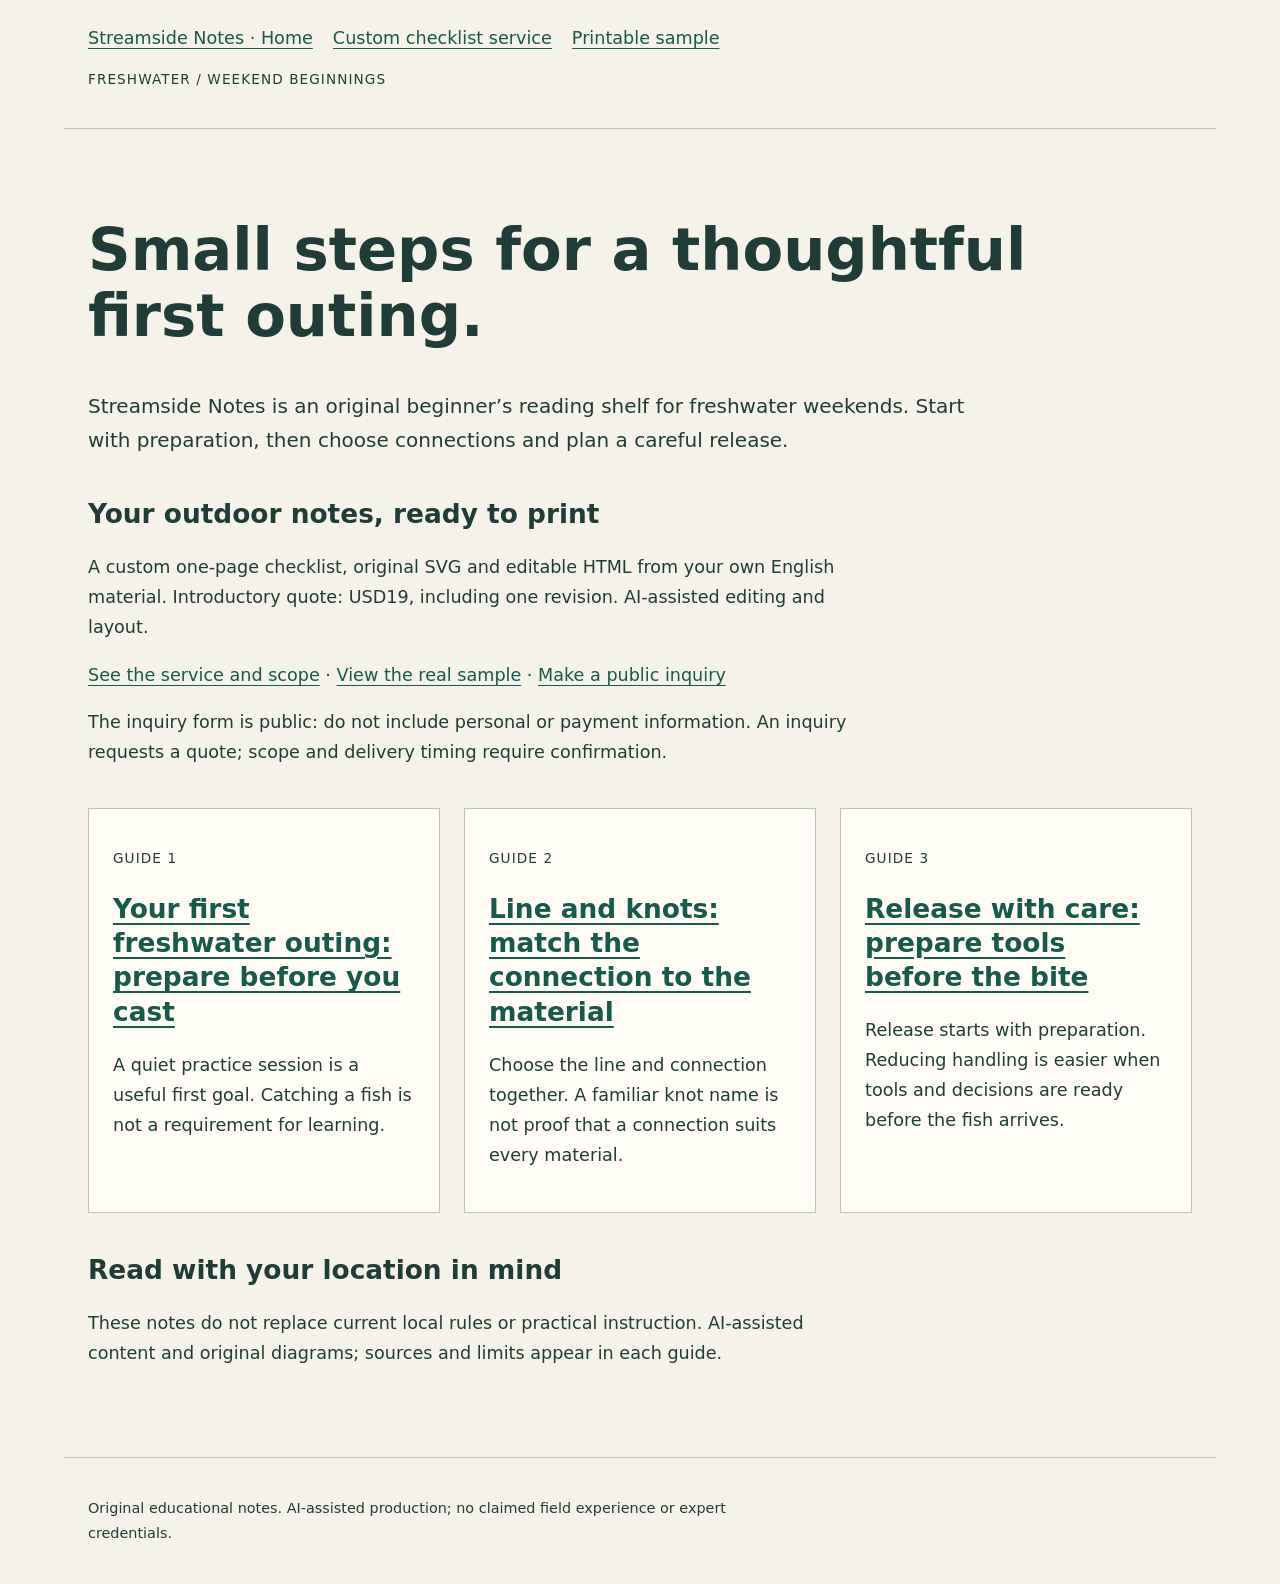
==== index.html @ bb7c5ad3 "Initial reviewed Streamside Notes source" ====
<!doctype html>
<html lang="en"><head><meta charset="utf-8"><meta name="viewport" content="width=device-width, initial-scale=1"><title>Freshwater beginnings | Streamside Notes</title><link rel="stylesheet" href="style.css"></head><body><a class="skip" href="#main">Skip to content</a><header><nav aria-label="Main"><a href="index.html">Streamside Notes · Home</a> <a href="service.html">Custom checklist service</a> <a href="samples/outing-checklist.html">Printable sample</a></nav><p class="eyebrow">Freshwater / weekend beginnings</p></header><main id="main"><h1>Small steps for a thoughtful first outing.</h1><p class="intro">Streamside Notes is an original beginner’s reading shelf for freshwater weekends. Start with preparation, then choose connections and plan a careful release.</p><section aria-labelledby="service"><h2 id="service">Your outdoor notes, ready to print</h2><p>A custom one-page checklist, original SVG and editable HTML from your own English material. Introductory quote: USD19, including one revision. AI-assisted editing and layout.</p><p><a href="service.html">See the service and scope</a> · <a href="samples/outing-checklist.html">View the real sample</a> · <a href="https://github.com/carter624/streamside-notes/issues/new/choose">Make a public inquiry</a></p><p>The inquiry form is public: do not include personal or payment information. An inquiry requests a quote; scope and delivery timing require confirmation.</p></section><div class="cards"><article><p class="eyebrow">Guide 1</p><h2><a href="articles/first-outing.html">Your first freshwater outing: prepare before you cast</a></h2><p>A quiet practice session is a useful first goal. Catching a fish is not a requirement for learning.</p></article><article><p class="eyebrow">Guide 2</p><h2><a href="articles/line-and-knots.html">Line and knots: match the connection to the material</a></h2><p>Choose the line and connection together. A familiar knot name is not proof that a connection suits every material.</p></article><article><p class="eyebrow">Guide 3</p><h2><a href="articles/release-with-care.html">Release with care: prepare tools before the bite</a></h2><p>Release starts with preparation. Reducing handling is easier when tools and decisions are ready before the fish arrives.</p></article></div><section><h2>Read with your location in mind</h2><p>These notes do not replace current local rules or practical instruction. AI-assisted content and original diagrams; sources and limits appear in each guide.</p></section></main><footer><p>Original educational notes. AI-assisted production; no claimed field experience or expert credentials.</p></footer></body></html>
---- style.css ----
*{box-sizing:border-box}body{margin:0;background:#f5f2e9;color:#203c36;font:1.1rem/1.7 system-ui,sans-serif}header,main,footer{max-width:72rem;margin:auto;padding:1.5rem}header{border-bottom:1px solid #b8c5ba}main{padding-block:3rem}h1{font-size:clamp(2rem,5vw,3.7rem);line-height:1.12;max-width:23ch}h2{line-height:1.3}p{max-width:70ch}a{color:#17594b;text-underline-offset:.2em}a:hover{color:#843e1d}a:focus-visible{outline:3px solid #843e1d;outline-offset:4px}.eyebrow{font-size:.85rem;letter-spacing:.08em;text-transform:uppercase}.intro{font-size:1.25rem}.cards{display:grid;grid-template-columns:repeat(auto-fit,minmax(min(100%,17rem),1fr));gap:1.5rem}.cards article{padding:1.5rem;border:1px solid #b8c5ba;background:#fffdf6}section{margin-block:2.5rem}img{max-width:100%;height:auto}figure{margin:2rem 0;max-width:48rem}figcaption,footer{font-size:.9rem}.skip{position:absolute;left:-10000px}.skip:focus{left:1rem;top:1rem;background:white;padding:.5rem}footer{border-top:1px solid #b8c5ba}
nav{display:flex;flex-wrap:wrap;gap:.5rem 1.25rem}li{margin-block:.35rem}a{overflow-wrap:anywhere}.sample-diagram{width:100%;max-width:660px}.checklist ul{list-style:none;padding:0}.sample-note{font-size:.85rem}.printable main{max-width:52rem}.printable h1{font-size:2.2rem}.printable section{margin-block:1rem}
@media(max-width:36rem){header,main,footer{padding:1rem}main{padding-block:1.5rem}.intro{font-size:1.1rem}}
@page{size:auto;margin:14mm}
@media print{body{background:white;color:#000;font:10pt/1.35 sans-serif}header,footer,.skip,.screen-only{display:none}main,.printable main{max-width:none;margin:0;padding:0}h1,.printable h1{font-size:22pt;max-width:none}h2{font-size:13pt}section,.printable section{margin-block:8pt;break-inside:avoid}p{max-width:none}a{color:inherit}.sample-diagram{display:block;max-width:150mm;height:23mm}.sample-note{font-size:8pt}li{margin-block:4pt}img{break-inside:avoid}}
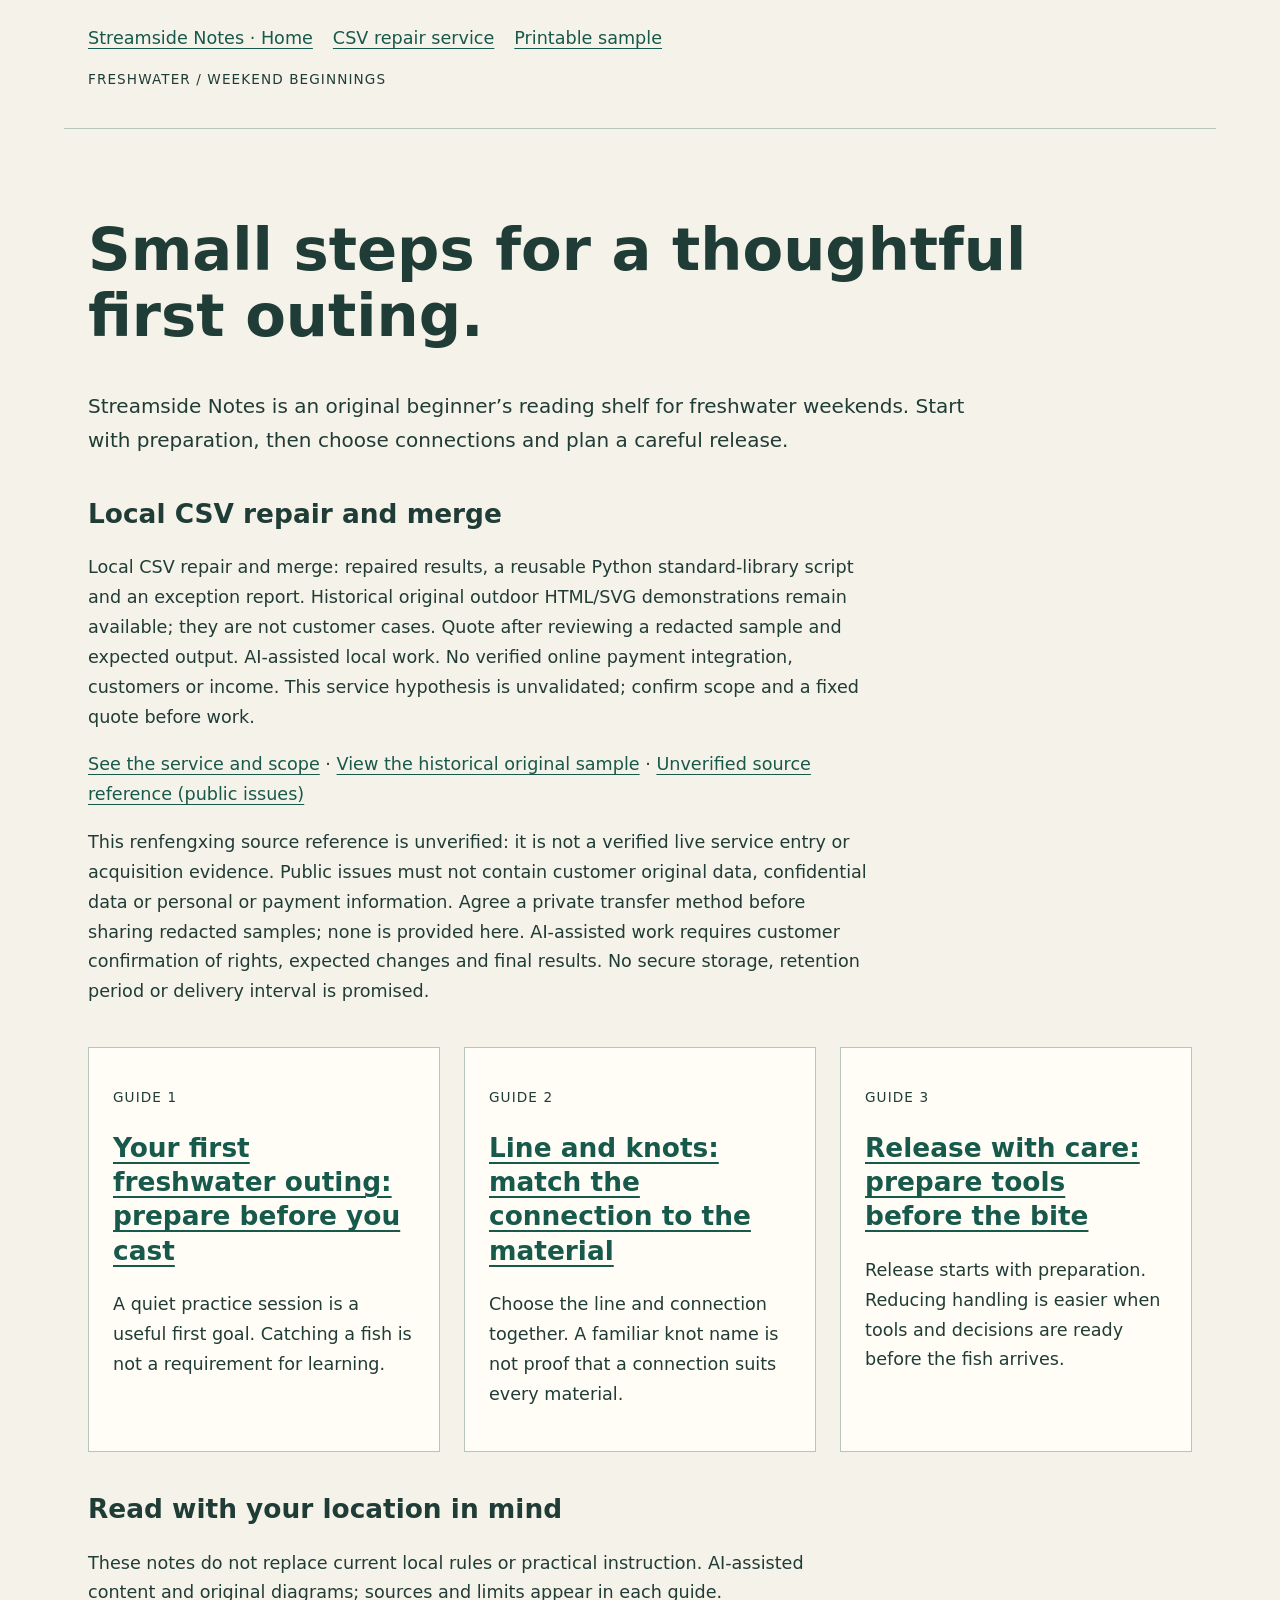
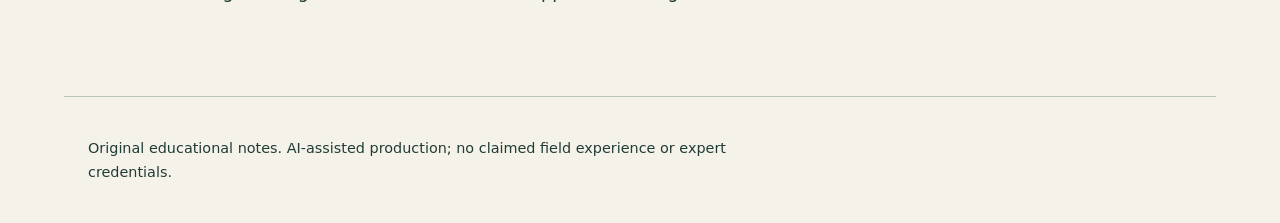
==== commit 30f507d1: "Publish tested CSV repair demo and complete local usage" ====
--- a/index.html
+++ b/index.html
@@ -1,2 +1,2 @@
 <!doctype html>
-<html lang="en"><head><meta charset="utf-8"><meta name="viewport" content="width=device-width, initial-scale=1"><title>Freshwater beginnings | Streamside Notes</title><link rel="stylesheet" href="style.css"></head><body><a class="skip" href="#main">Skip to content</a><header><nav aria-label="Main"><a href="index.html">Streamside Notes · Home</a> <a href="service.html">Custom checklist service</a> <a href="samples/outing-checklist.html">Printable sample</a></nav><p class="eyebrow">Freshwater / weekend beginnings</p></header><main id="main"><h1>Small steps for a thoughtful first outing.</h1><p class="intro">Streamside Notes is an original beginner’s reading shelf for freshwater weekends. Start with preparation, then choose connections and plan a careful release.</p><section aria-labelledby="service"><h2 id="service">Your outdoor notes, ready to print</h2><p>A custom one-page checklist, original SVG and editable HTML from your own English material. Introductory quote: USD19, including one revision. AI-assisted editing and layout.</p><p><a href="service.html">See the service and scope</a> · <a href="samples/outing-checklist.html">View the real sample</a> · <a href="https://github.com/carter624/streamside-notes/issues/new/choose">Make a public inquiry</a></p><p>The inquiry form is public: do not include personal or payment information. An inquiry requests a quote; scope and delivery timing require confirmation.</p></section><div class="cards"><article><p class="eyebrow">Guide 1</p><h2><a href="articles/first-outing.html">Your first freshwater outing: prepare before you cast</a></h2><p>A quiet practice session is a useful first goal. Catching a fish is not a requirement for learning.</p></article><article><p class="eyebrow">Guide 2</p><h2><a href="articles/line-and-knots.html">Line and knots: match the connection to the material</a></h2><p>Choose the line and connection together. A familiar knot name is not proof that a connection suits every material.</p></article><article><p class="eyebrow">Guide 3</p><h2><a href="articles/release-with-care.html">Release with care: prepare tools before the bite</a></h2><p>Release starts with preparation. Reducing handling is easier when tools and decisions are ready before the fish arrives.</p></article></div><section><h2>Read with your location in mind</h2><p>These notes do not replace current local rules or practical instruction. AI-assisted content and original diagrams; sources and limits appear in each guide.</p></section></main><footer><p>Original educational notes. AI-assisted production; no claimed field experience or expert credentials.</p></footer></body></html>
+<html lang="en"><head><meta charset="utf-8"><meta name="viewport" content="width=device-width, initial-scale=1"><title>Freshwater beginnings | Streamside Notes</title><link rel="stylesheet" href="style.css"></head><body><a class="skip" href="#main">Skip to content</a><header><nav aria-label="Main"><a href="index.html">Streamside Notes · Home</a> <a href="service.html">CSV repair service</a> <a href="samples/outing-checklist.html">Printable sample</a></nav><p class="eyebrow">Freshwater / weekend beginnings</p></header><main id="main"><h1>Small steps for a thoughtful first outing.</h1><p class="intro">Streamside Notes is an original beginner’s reading shelf for freshwater weekends. Start with preparation, then choose connections and plan a careful release.</p><section aria-labelledby="service"><h2 id="service">Local CSV repair and merge</h2><p>Local CSV repair and merge: repaired results, a reusable Python standard-library script and an exception report. Historical original outdoor HTML/SVG demonstrations remain available; they are not customer cases. Quote after reviewing a redacted sample and expected output. AI-assisted local work. No verified online payment integration, customers or income. This service hypothesis is unvalidated; confirm scope and a fixed quote before work.</p><p><a href="service.html">See the service and scope</a> · <a href="samples/outing-checklist.html">View the historical original sample</a> · <a href="https://github.com/renfengxing/streamside-notes/issues/new/choose">Unverified source reference (public issues)</a></p><p>This renfengxing source reference is unverified: it is not a verified live service entry or acquisition evidence. Public issues must not contain customer original data, confidential data or personal or payment information. Agree a private transfer method before sharing redacted samples; none is provided here. AI-assisted work requires customer confirmation of rights, expected changes and final results. No secure storage, retention period or delivery interval is promised.</p></section><div class="cards"><article><p class="eyebrow">Guide 1</p><h2><a href="articles/first-outing.html">Your first freshwater outing: prepare before you cast</a></h2><p>A quiet practice session is a useful first goal. Catching a fish is not a requirement for learning.</p></article><article><p class="eyebrow">Guide 2</p><h2><a href="articles/line-and-knots.html">Line and knots: match the connection to the material</a></h2><p>Choose the line and connection together. A familiar knot name is not proof that a connection suits every material.</p></article><article><p class="eyebrow">Guide 3</p><h2><a href="articles/release-with-care.html">Release with care: prepare tools before the bite</a></h2><p>Release starts with preparation. Reducing handling is easier when tools and decisions are ready before the fish arrives.</p></article></div><section><h2>Read with your location in mind</h2><p>These notes do not replace current local rules or practical instruction. AI-assisted content and original diagrams; sources and limits appear in each guide.</p></section></main><footer><p>Original educational notes. AI-assisted production; no claimed field experience or expert credentials.</p></footer></body></html>
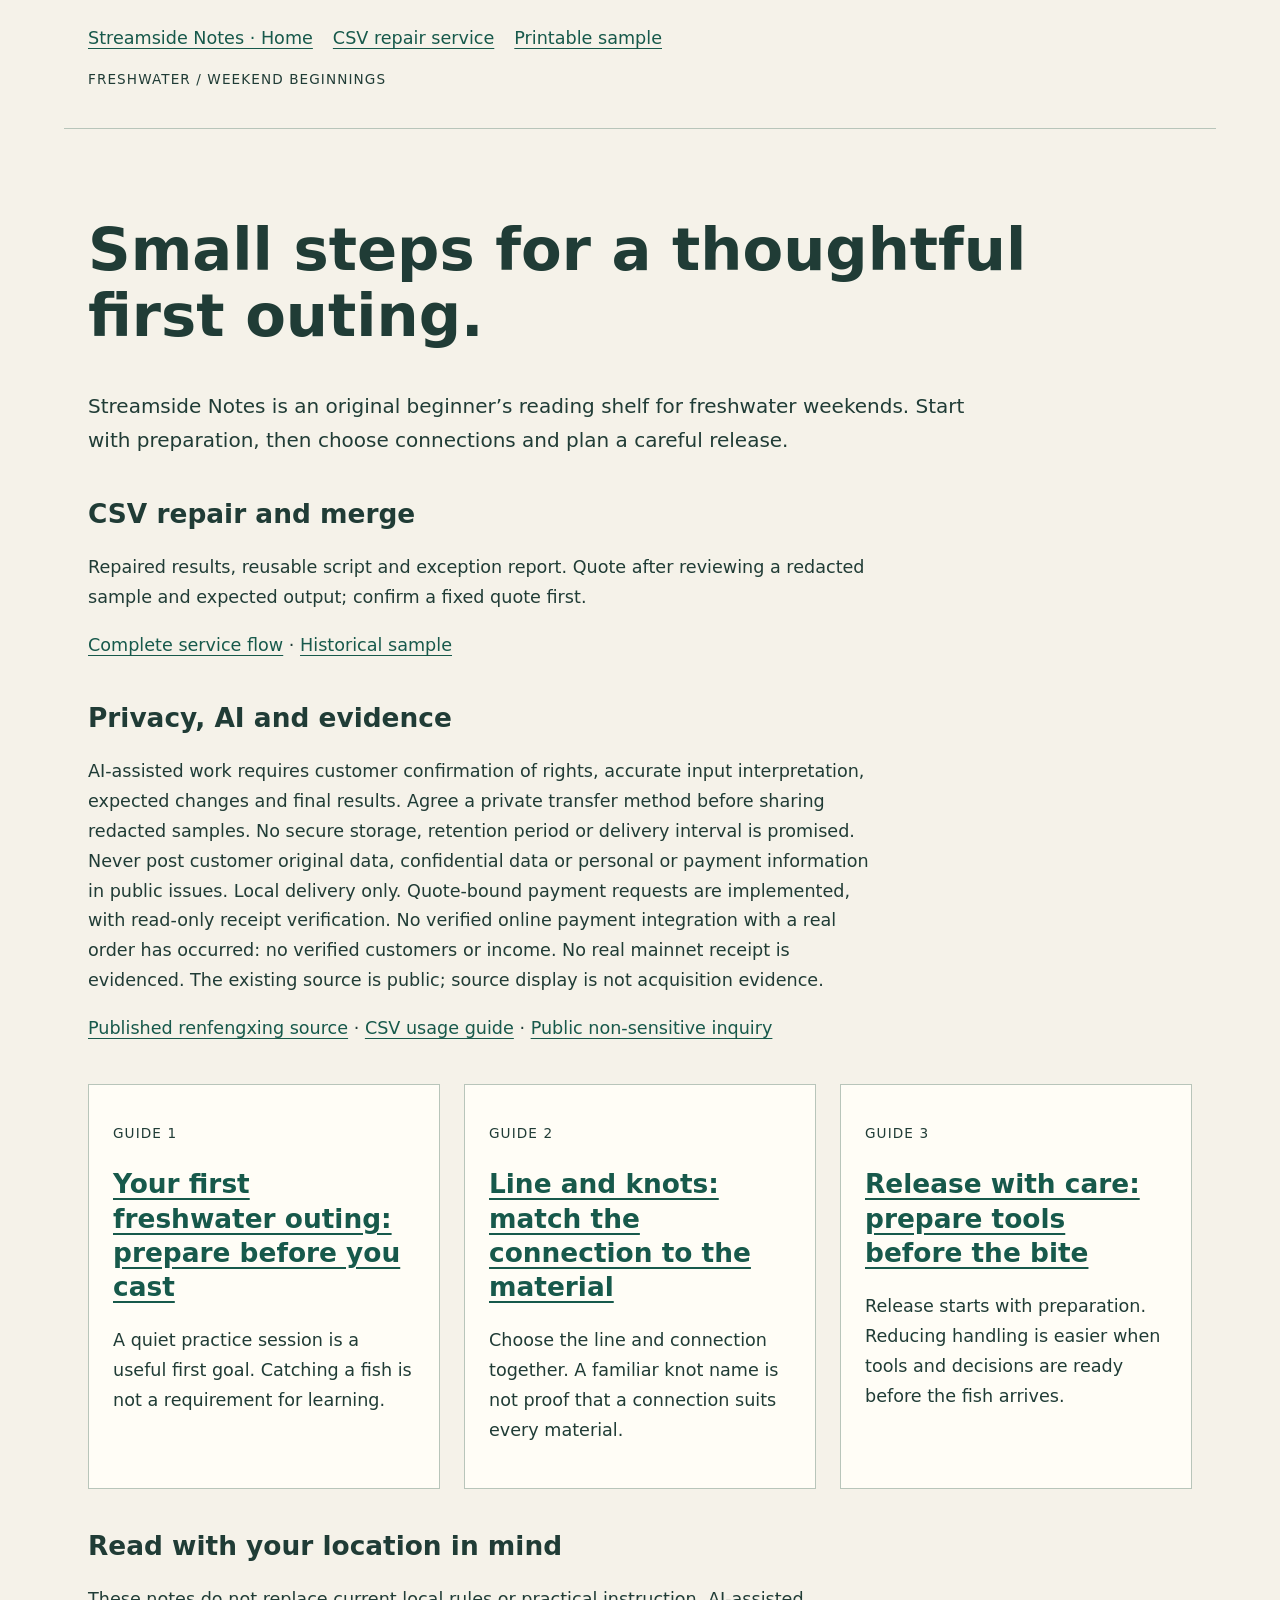
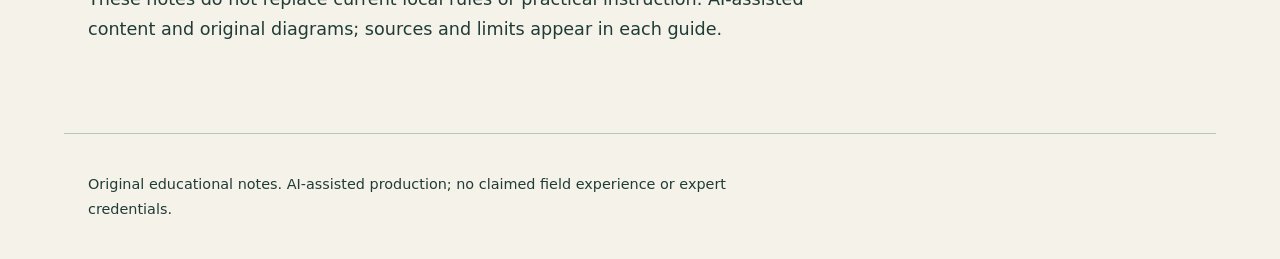
==== commit ad76dc17: "Add quote-bound USDC requests and read-only receipt verification" ====
--- a/index.html
+++ b/index.html
@@ -1,2 +1,2 @@
 <!doctype html>
-<html lang="en"><head><meta charset="utf-8"><meta name="viewport" content="width=device-width, initial-scale=1"><title>Freshwater beginnings | Streamside Notes</title><link rel="stylesheet" href="style.css"></head><body><a class="skip" href="#main">Skip to content</a><header><nav aria-label="Main"><a href="index.html">Streamside Notes · Home</a> <a href="service.html">CSV repair service</a> <a href="samples/outing-checklist.html">Printable sample</a></nav><p class="eyebrow">Freshwater / weekend beginnings</p></header><main id="main"><h1>Small steps for a thoughtful first outing.</h1><p class="intro">Streamside Notes is an original beginner’s reading shelf for freshwater weekends. Start with preparation, then choose connections and plan a careful release.</p><section aria-labelledby="service"><h2 id="service">Local CSV repair and merge</h2><p>Local CSV repair and merge: repaired results, a reusable Python standard-library script and an exception report. Historical original outdoor HTML/SVG demonstrations remain available; they are not customer cases. Quote after reviewing a redacted sample and expected output. AI-assisted local work. No verified online payment integration, customers or income. This service hypothesis is unvalidated; confirm scope and a fixed quote before work.</p><p><a href="service.html">See the service and scope</a> · <a href="samples/outing-checklist.html">View the historical original sample</a> · <a href="https://github.com/renfengxing/streamside-notes/issues/new/choose">Unverified source reference (public issues)</a></p><p>This renfengxing source reference is unverified: it is not a verified live service entry or acquisition evidence. Public issues must not contain customer original data, confidential data or personal or payment information. Agree a private transfer method before sharing redacted samples; none is provided here. AI-assisted work requires customer confirmation of rights, expected changes and final results. No secure storage, retention period or delivery interval is promised.</p></section><div class="cards"><article><p class="eyebrow">Guide 1</p><h2><a href="articles/first-outing.html">Your first freshwater outing: prepare before you cast</a></h2><p>A quiet practice session is a useful first goal. Catching a fish is not a requirement for learning.</p></article><article><p class="eyebrow">Guide 2</p><h2><a href="articles/line-and-knots.html">Line and knots: match the connection to the material</a></h2><p>Choose the line and connection together. A familiar knot name is not proof that a connection suits every material.</p></article><article><p class="eyebrow">Guide 3</p><h2><a href="articles/release-with-care.html">Release with care: prepare tools before the bite</a></h2><p>Release starts with preparation. Reducing handling is easier when tools and decisions are ready before the fish arrives.</p></article></div><section><h2>Read with your location in mind</h2><p>These notes do not replace current local rules or practical instruction. AI-assisted content and original diagrams; sources and limits appear in each guide.</p></section></main><footer><p>Original educational notes. AI-assisted production; no claimed field experience or expert credentials.</p></footer></body></html>
+<html lang="en"><head><meta charset="utf-8"><meta name="viewport" content="width=device-width, initial-scale=1"><title>Freshwater beginnings | Streamside Notes</title><link rel="stylesheet" href="style.css"></head><body><a class="skip" href="#main">Skip to content</a><header><nav aria-label="Main"><a href="index.html">Streamside Notes · Home</a> <a href="service.html">CSV repair service</a> <a href="samples/outing-checklist.html">Printable sample</a></nav><p class="eyebrow">Freshwater / weekend beginnings</p></header><main id="main"><h1>Small steps for a thoughtful first outing.</h1><p class="intro">Streamside Notes is an original beginner’s reading shelf for freshwater weekends. Start with preparation, then choose connections and plan a careful release.</p><section aria-labelledby="service"><h2 id="service">CSV repair and merge</h2><p>Repaired results, reusable script and exception report. Quote after reviewing a redacted sample and expected output; confirm a fixed quote first.</p><a href="service.html">Complete service flow</a> · <a href="samples/outing-checklist.html">Historical sample</a></section><section><h2>Privacy, AI and evidence</h2><p>AI-assisted work requires customer confirmation of rights, accurate input interpretation, expected changes and final results. Agree a private transfer method before sharing redacted samples. No secure storage, retention period or delivery interval is promised. Never post customer original data, confidential data or personal or payment information in public issues. Local delivery only. Quote-bound payment requests are implemented, with read-only receipt verification. No verified online payment integration with a real order has occurred: no verified customers or income. No real mainnet receipt is evidenced. The existing source is public; source display is not acquisition evidence.</p><p><a href="https://github.com/renfengxing/streamside-notes">Published renfengxing source</a> · <a href="https://github.com/renfengxing/streamside-notes/blob/main/CSV_USAGE.md">CSV usage guide</a> · <a href="https://github.com/renfengxing/streamside-notes/issues/new/choose">Public non-sensitive inquiry</a></p></section><div class="cards"><article><p class="eyebrow">Guide 1</p><h2><a href="articles/first-outing.html">Your first freshwater outing: prepare before you cast</a></h2><p>A quiet practice session is a useful first goal. Catching a fish is not a requirement for learning.</p></article><article><p class="eyebrow">Guide 2</p><h2><a href="articles/line-and-knots.html">Line and knots: match the connection to the material</a></h2><p>Choose the line and connection together. A familiar knot name is not proof that a connection suits every material.</p></article><article><p class="eyebrow">Guide 3</p><h2><a href="articles/release-with-care.html">Release with care: prepare tools before the bite</a></h2><p>Release starts with preparation. Reducing handling is easier when tools and decisions are ready before the fish arrives.</p></article></div><section><h2>Read with your location in mind</h2><p>These notes do not replace current local rules or practical instruction. AI-assisted content and original diagrams; sources and limits appear in each guide.</p></section></main><footer><p>Original educational notes. AI-assisted production; no claimed field experience or expert credentials.</p></footer></body></html>
